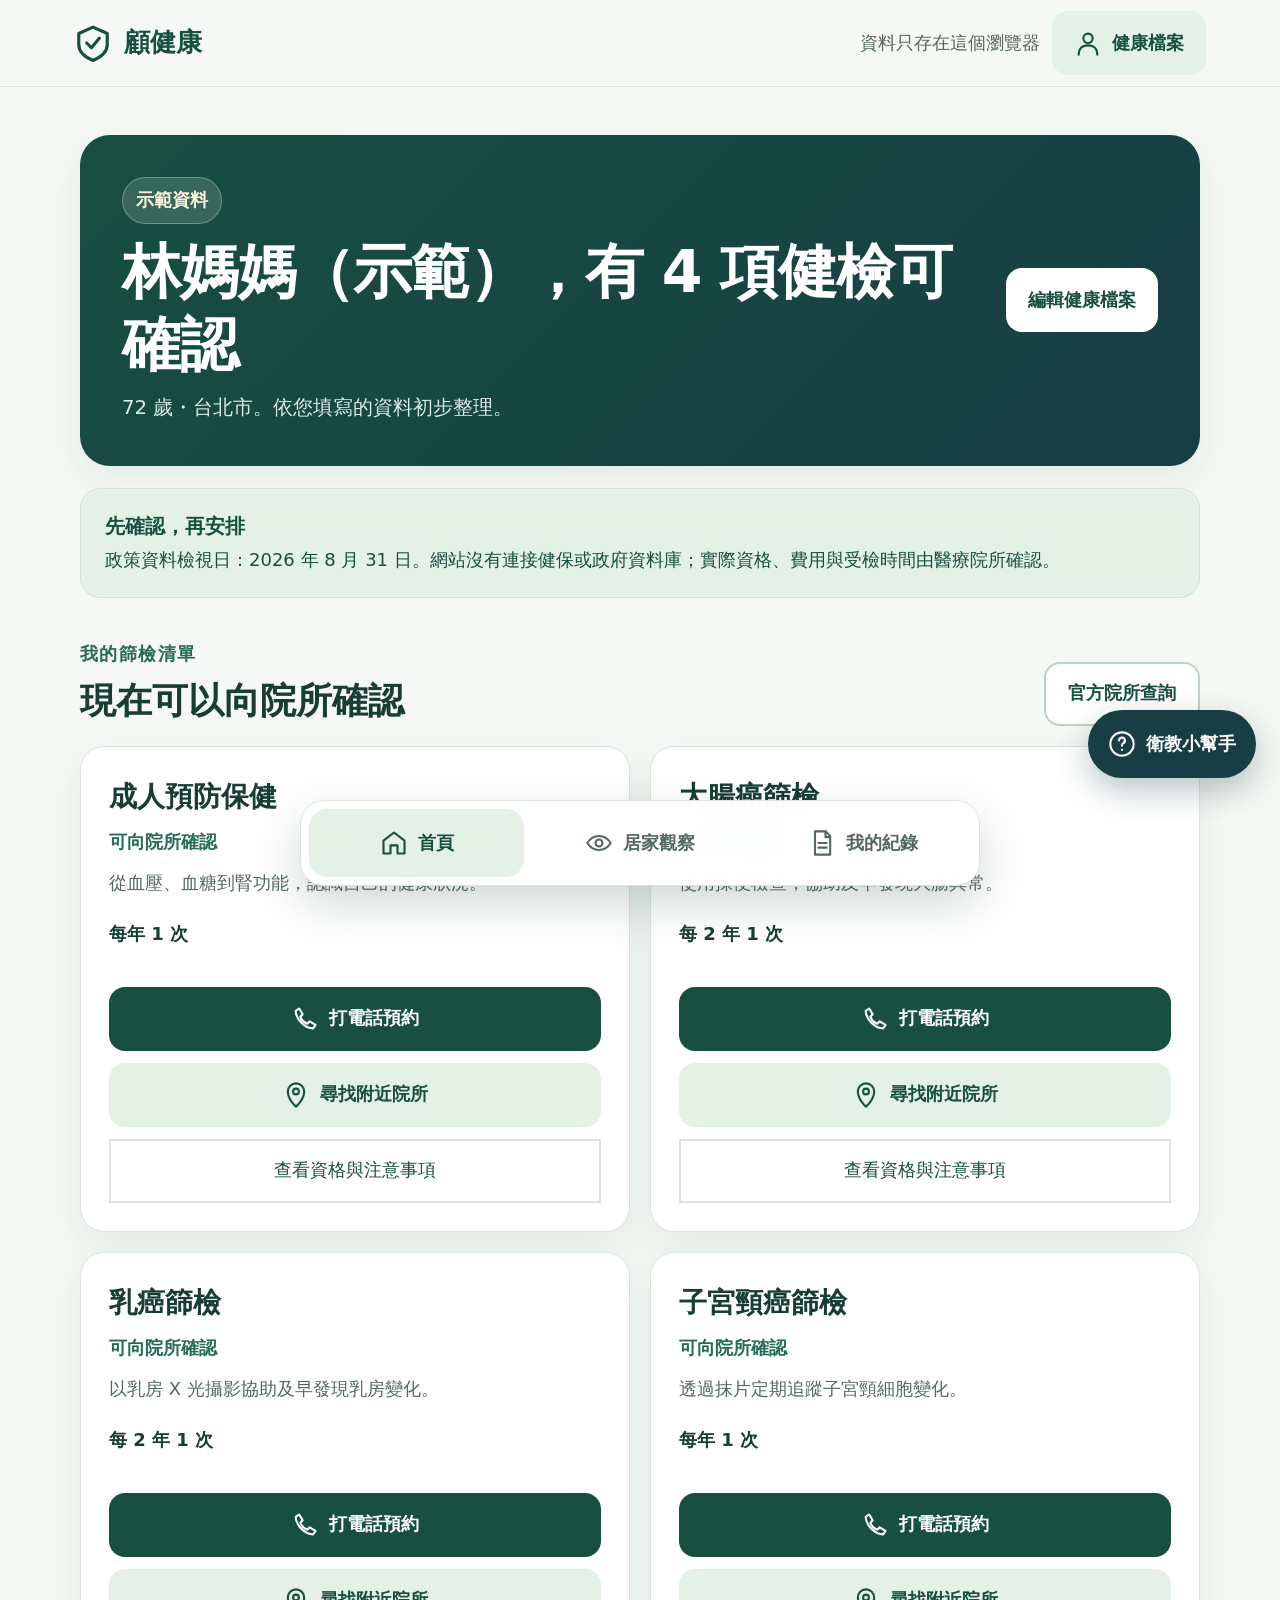
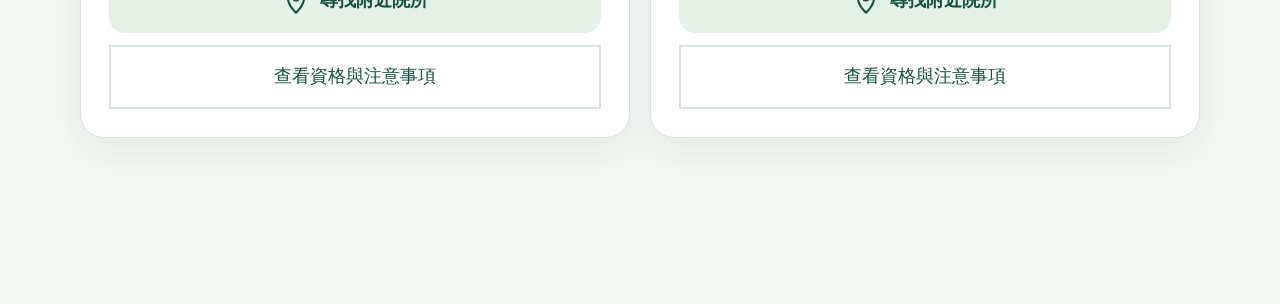
==== index.html @ a5d06532 "Publish Gu Health PWA" ====
<!doctype html>
<html lang="zh-Hant-TW">
<head>
  <meta charset="utf-8"><meta name="viewport" content="width=device-width,initial-scale=1,viewport-fit=cover">
  <meta name="theme-color" content="#174f40"><meta name="description" content="簡單清楚地整理預防篩檢、居家視覺觀察與健康紀錄。">
  <title>顧健康｜預防篩檢整合平台</title>
  <link rel="manifest" href="manifest.webmanifest?v=6"><link rel="icon" href="icon.svg" type="image/svg+xml"><link rel="stylesheet" href="styles.css?v=6"><script src="app.js?v=6" defer></script>
</head>
<body>
<a class="skip-link" href="#mainContent">跳到主要內容</a>
<svg class="symbols" aria-hidden="true">
  <symbol id="i-shield" viewBox="0 0 24 24"><path d="M12 2 21 6v7c0 5-4 8-9 10-5-2-9-5-9-10V6l9-4Z"/><path d="m8 12 3 3 5-6"/></symbol>
  <symbol id="i-home" viewBox="0 0 24 24"><path d="m3 10 9-7 9 7v11h-6v-7H9v7H3V10Z"/></symbol>
  <symbol id="i-eye" viewBox="0 0 24 24"><path d="M2 12c5-8 15-8 20 0-5 8-15 8-20 0Z"/><circle cx="12" cy="12" r="3"/></symbol>
  <symbol id="i-file" viewBox="0 0 24 24"><path d="M6 2h9l4 4v16H6V2Z"/><path d="M15 2v5h4M9 12h7M9 16h7"/></symbol>
  <symbol id="i-phone" viewBox="0 0 24 24"><path d="M7 3 4 5c0 7 8 15 15 15l2-3-5-3-2 2c-3-1-5-3-6-6l2-2-3-5Z"/></symbol>
  <symbol id="i-map" viewBox="0 0 24 24"><path d="M12 22s7-6 7-13a7 7 0 1 0-14 0c0 7 7 13 7 13Z"/><circle cx="12" cy="9" r="2.5"/></symbol>
  <symbol id="i-user" viewBox="0 0 24 24"><circle cx="12" cy="8" r="4"/><path d="M4 22c0-5 3-8 8-8s8 3 8 8"/></symbol>
  <symbol id="i-plus" viewBox="0 0 24 24"><path d="M12 4v16M4 12h16"/></symbol>
  <symbol id="i-help" viewBox="0 0 24 24"><circle cx="12" cy="12" r="10"/><path d="M9.5 9a2.5 2.5 0 1 1 3.5 2.3c-1 .5-1 1.2-1 2.2M12 17h.01"/></symbol>
  <symbol id="i-close" viewBox="0 0 24 24"><path d="m5 5 14 14M19 5 5 19"/></symbol>
  <symbol id="i-check" viewBox="0 0 24 24"><path d="m4 12 5 5L20 6"/></symbol>
  <symbol id="i-download" viewBox="0 0 24 24"><path d="M12 3v12m0 0 5-5m-5 5-5-5M4 21h16"/></symbol>
</svg>
<header class="site-header"><div class="header-inner">
  <a class="brand" href="#home" data-nav="home" aria-label="顧健康首頁"><svg class="icon"><use href="#i-shield"></use></svg><span>顧健康</span></a>
  <div class="header-actions"><span class="privacy-note">資料只存在這個瀏覽器</span><button class="icon-text-button" id="profileButton" type="button" aria-label="健康檔案"><svg class="icon"><use href="#i-user"></use></svg><span>健康檔案</span></button></div>
</div></header>
<main id="mainContent">
  <section class="view active" id="view-home" aria-labelledby="homeTitle"><div class="page-shell">
    <div class="hero"><div><span class="demo-badge" id="profileBadge">示範資料</span><h1 id="homeTitle">您好</h1><p id="homeSummary">正在整理可以確認的預防篩檢。</p></div><button class="secondary-button" id="switchProfileButton" type="button">編輯健康檔案</button></div>
    <aside class="notice"><strong>先確認，再安排</strong><p>政策資料檢視日：2026 年 8 月 31 日。網站沒有連接健保或政府資料庫；實際資格、費用與受檢時間由醫療院所確認。</p></aside>
    <div class="section-heading"><div><span class="eyebrow">我的篩檢清單</span><h2>現在可以向院所確認</h2></div><a class="official-link" href="https://escreening.hpa.gov.tw/Home" target="_blank" rel="noopener">官方院所查詢</a></div>
    <div class="screening-list" id="screeningList" aria-live="polite"></div>
    <div class="empty-state" id="screeningEmpty" hidden><svg class="icon"><use href="#i-check"></use></svg><h2>目前沒有待確認項目</h2><p>已登錄的檢查可到「我的紀錄」查看；仍可詢問醫師適合的預防照護。</p></div>
  </div></section>
  <section class="view" id="view-vision" aria-labelledby="visionTitle" hidden>
    <div class="page-shell" id="visionLanding"><span class="eyebrow">居家視覺觀察</span><h1 id="visionTitle">一次看一眼，記下視覺變化</h1><p class="lead">這不是視力檢查或醫療診斷。看得清楚，也不能排除眼睛疾病。</p>
      <div class="vision-intro"><div class="vision-art"><svg class="icon"><use href="#i-eye"></use></svg></div><div><h2>方格視覺自我觀察</h2><ol><li>戴上平常閱讀使用的眼鏡。</li><li>在光線充足處，手機保持舒適閱讀距離。</li><li>一次輕遮一眼，不要壓迫眼球。</li></ol><button class="primary-button" id="startVisionButton" type="button">我已了解，開始觀察</button></div></div>
      <aside class="alert"><strong>需要儘速就醫的情況</strong><p>若突然視力下降、直線變形、中心出現黑影或視野缺損，請儘速聯絡眼科。</p></aside>
    </div>
    <div class="vision-test" id="visionTest" hidden aria-live="polite"><button class="text-button vision-exit" id="exitVisionButton" type="button">結束觀察</button><div class="vision-test-inner">
      <div class="vision-grid-area" id="visionGridArea"><h1 id="visionInstruction">請遮住右眼，用左眼看中央黑點</h1><div class="amsler-grid" role="img" aria-label="均勻直線方格，中央有一個黑點"><span></span></div></div>
      <div class="vision-answer-area" id="visionAnswerArea"><button class="vision-answer clear" type="button" data-vision-answer="看得很清楚">看得很清楚</button><button class="vision-answer changed" type="button" data-vision-answer="線條歪歪的／看不清楚">線條歪歪的／看不清楚</button></div>
      <div class="vision-result" id="visionResult" hidden><span class="eyebrow">本次主觀觀察</span><h1>兩眼都完成了</h1><p id="visionResultText"></p><aside class="alert" id="visionResultAdvice"></aside><div class="button-stack"><button class="primary-button" id="saveVisionButton" type="button">儲存到我的紀錄</button><button class="secondary-button" id="discardVisionButton" type="button">不儲存，返回</button></div></div>
    </div></div>
  </section>
  <section class="view" id="view-records" aria-labelledby="recordsTitle" hidden><div class="page-shell">
    <div class="section-heading records-heading"><div><span class="eyebrow">保存在本機</span><h1 id="recordsTitle">我的紀錄</h1><p class="lead">自行登錄的檢查與觀察，不等同醫療院所正式報告。</p></div><div class="record-actions"><button class="secondary-button" id="exportButton" type="button"><svg class="icon"><use href="#i-download"></use></svg>匯出備份</button><button class="primary-button" id="addRecordButton" type="button"><svg class="icon"><use href="#i-plus"></use></svg>新增紀錄</button></div></div>
    <div class="record-list" id="recordList"></div><div class="empty-state" id="recordEmpty" hidden><svg class="icon"><use href="#i-file"></use></svg><h2>還沒有紀錄</h2><p>可以從一次檢查、一次血壓量測，或今天想記住的事開始。</p></div>
  </div></section>
</main>
<nav class="bottom-nav" aria-label="主要功能"><button class="nav-button active" type="button" data-nav="home" aria-current="page"><svg class="icon"><use href="#i-home"></use></svg><span>首頁</span></button><button class="nav-button" type="button" data-nav="vision"><svg class="icon"><use href="#i-eye"></use></svg><span>居家觀察</span></button><button class="nav-button" type="button" data-nav="records"><svg class="icon"><use href="#i-file"></use></svg><span>我的紀錄</span></button></nav>
<button class="guide-fab" id="guideButton" type="button" aria-label="衛教小幫手"><svg class="icon"><use href="#i-help"></use></svg><span>衛教小幫手</span></button>
<dialog class="dialog" id="screeningDialog"><form method="dialog"><button class="dialog-close" value="cancel" aria-label="關閉"><svg class="icon"><use href="#i-close"></use></svg></button></form><span class="eyebrow">篩檢說明</span><h2 id="screeningDialogTitle"></h2><p id="screeningDialogSummary"></p><dl class="detail-list"><div><dt>適用條件</dt><dd id="screeningDialogRule"></dd></div><div><dt>建議頻率</dt><dd id="screeningDialogFrequency"></dd></div><div><dt>目前紀錄</dt><dd id="screeningDialogStatus"></dd></div></dl><aside class="notice compact"><strong>請留意</strong><p id="screeningDialogPrep"></p></aside><div class="button-stack"><a class="primary-button link-button" id="screeningMapLink" target="_blank" rel="noopener"><svg class="icon"><use href="#i-map"></use></svg>尋找附近院所</a><a class="secondary-button link-button" id="screeningSourceLink" target="_blank" rel="noopener">查看官方政策</a></div></dialog>
<dialog class="dialog" id="profileDialog"><form id="profileForm"><button class="dialog-close" type="button" data-close-dialog="profileDialog" aria-label="關閉"><svg class="icon"><use href="#i-close"></use></svg></button><span class="eyebrow">只存在這個瀏覽器</span><h2>編輯健康檔案</h2><div class="form-grid"><label>姓名或暱稱<input name="name" maxlength="30" required autocomplete="off"></label><label>出生日期<input name="birth" type="date" required></label><label>篩檢比對使用的生理性別<select name="sex"><option>未提供</option><option>女</option><option>男</option></select></label><label>居住縣市<input name="city" maxlength="20" placeholder="例如：台北市"></label></div><fieldset><legend>與篩檢條件有關的背景（選填）</legend><label class="check-row"><input type="checkbox" name="indigenous">具原住民身分</label><label class="check-row"><input type="checkbox" name="polio">有小兒麻痺病史</label><label class="check-row"><input type="checkbox" name="familyColon">一等親有大腸癌病史</label><label class="check-row"><input type="checkbox" name="familyLung">一等親有肺癌病史</label><label class="check-row"><input type="checkbox" name="smokes">目前仍吸菸</label><label class="check-row"><input type="checkbox" name="betel">曾嚼檳榔</label><div class="form-grid compact-grid"><label>累積吸菸包年<input name="packYears" type="number" min="0" max="300" value="0"></label><label>戒菸年數<input name="quitYears" type="number" min="-1" max="100" value="-1"></label></div></fieldset><label class="check-row consent"><input type="checkbox" name="consent" required>這是我的資料，或我已取得本人同意</label><button class="primary-button full-button" type="submit">儲存健康檔案</button></form></dialog>
<dialog class="dialog" id="recordDialog"><form id="recordForm"><button class="dialog-close" type="button" data-close-dialog="recordDialog" aria-label="關閉"><svg class="icon"><use href="#i-close"></use></svg></button><span class="eyebrow">自行登錄</span><h2>新增健康紀錄</h2><label>紀錄類型<select name="kind" id="recordKind"><option value="note">日常照護筆記</option><option value="bp">血壓量測</option><option value="screening">已完成的檢查</option></select></label><label id="recordTitleField">標題<input name="title" maxlength="60" placeholder="例如：今天陪媽媽散步"></label><label id="recordPolicyField" hidden>檢查項目<select name="policy" id="recordPolicy"></select></label><div class="form-grid" id="recordBpFields" hidden><label>收縮壓<input name="systolic" type="number" min="30" max="300"></label><label>舒張壓<input name="diastolic" type="number" min="20" max="200"></label></div><label>日期<input name="date" type="date" required></label><label>備註<textarea name="note" maxlength="1000" rows="4" placeholder="想記下的事（選填）"></textarea></label><button class="primary-button full-button" type="submit">儲存這筆紀錄</button></form></dialog>
<dialog class="dialog guide-dialog" id="guideDialog"><form method="dialog"><button class="dialog-close" value="cancel" aria-label="關閉"><svg class="icon"><use href="#i-close"></use></svg></button></form><span class="eyebrow">不儲存、不上傳</span><h2>基本衛教小幫手</h2><p>輸入內容只在這個頁面暫時處理，不會寫入健康紀錄。只能提供基本衛教與建議科別，不能診斷。</p><label>想詢問什麼？<textarea id="guideQuestion" rows="4" maxlength="500" placeholder="例如：最近眼睛看東西有點模糊"></textarea></label><button class="primary-button full-button" id="askGuideButton" type="button">查看基本衛教</button><div class="guide-answer" id="guideAnswer" hidden aria-live="polite"></div></dialog>
<div class="toast" id="toast" role="status" aria-live="polite"></div>
</body></html>
---- styles.css ----
:root {
  --green:#174f40;--green-2:#256b57;--navy:#173d45;--ink:#173d34;--muted:#53685f;
  --bg:#f5f8f4;--white:#fff;--mint:#e3f1e7;--line:#d9e5dc;--orange:#a8490c;
  --peach:#fff0e3;--shadow:0 14px 36px rgba(23,79,64,.08);--radius:24px;
}
*{box-sizing:border-box}
html{font-size:18px;scroll-behavior:smooth}
body{margin:0;color:var(--ink);background:var(--bg);font-family:"Noto Sans TC","Microsoft JhengHei",system-ui,sans-serif;line-height:1.6;padding-bottom:108px}
button,input,select,textarea{font:inherit}
button,a,input,select,textarea{min-height:64px}
button{border:0;cursor:pointer}
a{color:inherit}
.icon{width:28px;height:28px;fill:none;stroke:currentColor;stroke-width:1.8;stroke-linecap:round;stroke-linejoin:round}
.symbols{position:absolute;width:0;height:0;overflow:hidden}
[hidden]{display:none!important}
.skip-link{position:fixed;z-index:100;top:8px;left:8px;padding:14px 18px;color:#fff;background:var(--navy);transform:translateY(-150%);border-radius:12px}
.skip-link:focus{transform:none}
:focus-visible{outline:4px solid #ef9b50;outline-offset:3px}
.site-header{position:sticky;z-index:20;top:0;background:rgba(245,248,244,.96);border-bottom:1px solid var(--line);backdrop-filter:blur(14px)}
.header-inner{max-width:1180px;min-height:86px;margin:auto;padding:10px 24px;display:flex;align-items:center;justify-content:space-between;gap:18px}
.brand{min-height:64px;display:flex;align-items:center;gap:12px;text-decoration:none;color:var(--green);font-size:1.45rem;font-weight:900}
.brand .icon{width:38px;height:38px;stroke-width:2}
.header-actions{display:flex;align-items:center;gap:12px}
.privacy-note{color:var(--muted);font-size:1rem}
.icon-text-button,.primary-button,.secondary-button,.text-button,.official-link,.link-button{min-height:64px;padding:14px 22px;display:inline-flex;align-items:center;justify-content:center;gap:10px;border-radius:16px;font-weight:800;text-decoration:none}
.icon-text-button,.secondary-button{color:var(--green);background:var(--mint)}
.primary-button{color:#fff;background:var(--green)}
.primary-button:hover{background:#0f4033}
.secondary-button:hover,.icon-text-button:hover{background:#d4eadb}
.text-button{color:var(--green);background:transparent}
.official-link{color:var(--green);border:2px solid #b8d5c3;background:#fff}
main{min-height:calc(100vh - 86px)}
.page-shell{width:min(1120px,calc(100% - 40px));margin:0 auto;padding:48px 0 58px}
h1,h2,h3,p{margin-top:0}
h1{margin-bottom:12px;font-size:clamp(2rem,5vw,3.25rem);line-height:1.25;letter-spacing:-.02em}
h2{font-size:clamp(1.45rem,3vw,2rem);line-height:1.35}
.lead{max-width:760px;color:var(--muted);font-size:1.1rem}
.eyebrow{display:block;margin-bottom:8px;color:var(--green-2);font-size:1rem;font-weight:900;letter-spacing:.08em}
.hero{min-height:270px;padding:42px;display:flex;align-items:center;justify-content:space-between;gap:32px;color:#fff;border-radius:30px;background:linear-gradient(135deg,var(--green),var(--navy));box-shadow:var(--shadow)}
.hero h1{margin:12px 0 10px;color:#fff}
.hero p{max-width:680px;margin:0;color:#dcece4;font-size:1.1rem}
.hero .secondary-button{flex:0 0 auto;background:#fff}
.demo-badge{display:inline-flex;padding:8px 13px;color:#fff3dc;background:rgba(255,255,255,.14);border:1px solid rgba(255,255,255,.3);border-radius:999px;font-weight:800}
.notice,.alert{margin:22px 0;padding:22px 24px;border-radius:20px}
.notice{color:var(--green);background:var(--mint);border:1px solid #cee4d5}
.alert{color:#713205;background:var(--peach);border:2px solid #f2c79e}
.notice strong,.alert strong{display:block;font-size:1.1rem}
.notice p,.alert p{margin:4px 0 0;color:inherit}
.notice.compact{margin:18px 0}
.section-heading{margin:42px 0 20px;display:flex;align-items:end;justify-content:space-between;gap:20px}
.section-heading h1,.section-heading h2{margin:0}
.screening-list{display:grid;grid-template-columns:repeat(2,minmax(0,1fr));gap:20px}
.screening-card{padding:28px;display:flex;flex-direction:column;background:#fff;border:1px solid var(--line);border-radius:var(--radius);box-shadow:var(--shadow)}
.screening-card h3{margin:0;font-size:1.55rem}
.screening-card .status{margin:9px 0 0;color:var(--green-2);font-weight:800}
.screening-card .summary{margin:12px 0;color:var(--muted)}
.screening-card .frequency{margin-top:auto;padding-top:10px;font-weight:800}
.card-actions{display:grid;grid-template-columns:1fr;gap:12px;margin-top:20px}
.card-actions a,.card-actions button{width:100%}
.phone-link{color:#fff;background:var(--green)}
.map-link{color:var(--green);background:var(--mint)}
.detail-link{color:var(--green);background:#fff;border:2px solid var(--line)}
.empty-state{padding:50px 24px;text-align:center;background:#fff;border:2px dashed #cddfd3;border-radius:var(--radius)}
.empty-state .icon{width:52px;height:52px;color:var(--green)}
.empty-state h2{margin:14px 0 8px}
.empty-state p{color:var(--muted)}
.vision-intro{margin:28px 0;display:grid;grid-template-columns:240px 1fr;gap:34px;padding:32px;background:#fff;border:1px solid var(--line);border-radius:var(--radius);box-shadow:var(--shadow)}
.vision-art{min-height:260px;display:grid;place-items:center;color:var(--green);background:var(--mint);border-radius:20px}
.vision-art .icon{width:110px;height:110px}
.vision-intro ol{padding-left:1.4em;margin:0 0 22px}
.vision-intro li{margin:10px 0}
.vision-test{position:fixed;z-index:50;inset:0;overflow:auto;background:var(--bg)}
.vision-exit{position:fixed;z-index:2;top:14px;right:18px}
.vision-test-inner{min-height:100%;padding:38px 4vw;display:grid;grid-template-columns:minmax(320px,1fr) minmax(320px,.85fr);gap:3vw;align-items:stretch}
.vision-grid-area{min-height:620px;display:flex;flex-direction:column;align-items:center;justify-content:center}
.vision-grid-area h1{text-align:center;font-size:clamp(1.55rem,3vw,2.4rem)}
.amsler-grid{position:relative;width:min(68vh,75vw,620px);aspect-ratio:1;background-color:#fff;background-image:linear-gradient(#202020 1px,transparent 1px),linear-gradient(90deg,#202020 1px,transparent 1px);background-size:5% 5%;border:2px solid #202020}
.amsler-grid span{position:absolute;left:50%;top:50%;width:14px;height:14px;transform:translate(-50%,-50%);background:#000;border-radius:50%}
.vision-answer-area{display:grid;grid-template-rows:1fr 1fr;gap:20px;align-self:stretch;padding:70px 0}
.vision-answer{min-height:180px;padding:30px;color:#fff;border-radius:28px;font-size:clamp(1.4rem,3vw,2.25rem);font-weight:900}
.vision-answer.clear{background:var(--green)}
.vision-answer.changed{background:var(--orange)}
.vision-result{max-width:660px;align-self:center;padding:38px;background:#fff;border:1px solid var(--line);border-radius:var(--radius);box-shadow:var(--shadow)}
.vision-result>p{font-size:1.2rem;white-space:pre-line}
.button-stack{display:grid;gap:12px}
.record-actions{display:flex;gap:12px}
.record-list{display:grid;gap:16px}
.record-date{margin:26px 0 8px;color:var(--muted);font-weight:900}
.record-card{padding:24px;background:#fff;border:1px solid var(--line);border-radius:20px}
.record-card h3{margin:0;font-size:1.35rem}
.record-card p{margin:9px 0 0;color:var(--muted);white-space:pre-line}
.record-flag{display:inline-flex;margin-top:12px;padding:7px 11px;color:var(--orange);background:var(--peach);border-radius:10px;font-weight:800}
.bottom-nav{position:fixed;z-index:30;left:50%;bottom:14px;width:min(680px,calc(100% - 28px));min-height:86px;padding:8px;display:grid;grid-template-columns:repeat(3,1fr);gap:8px;transform:translateX(-50%);background:rgba(255,255,255,.96);border:1px solid var(--line);border-radius:24px;box-shadow:0 18px 45px rgba(23,61,52,.2);backdrop-filter:blur(14px)}
.nav-button{min-height:68px;display:flex;align-items:center;justify-content:center;gap:10px;color:var(--muted);background:transparent;border-radius:18px;font-weight:900}
.nav-button.active{color:var(--green);background:var(--mint)}
.guide-fab{position:fixed;z-index:25;right:24px;bottom:122px;min-height:68px;padding:14px 20px;display:flex;align-items:center;gap:10px;color:#fff;background:var(--navy);border-radius:999px;box-shadow:0 12px 32px rgba(23,61,69,.3);font-weight:900}
.dialog{width:min(700px,calc(100% - 28px));max-height:calc(100vh - 30px);padding:32px;border:0;border-radius:26px;color:var(--ink);background:#fff;box-shadow:0 30px 90px rgba(10,40,33,.3)}
.dialog::backdrop{background:rgba(13,41,34,.55);backdrop-filter:blur(3px)}
.dialog h2{padding-right:54px;margin:4px 0 8px}
.dialog>p{color:var(--muted)}
.dialog-close{position:absolute;top:16px;right:16px;width:64px;padding:0;display:grid;place-items:center;color:var(--green);background:var(--mint);border-radius:18px}
.detail-list{display:grid;gap:1px;margin:20px 0;overflow:hidden;background:var(--line);border:1px solid var(--line);border-radius:16px}
.detail-list div{padding:16px;background:#fbfdfb}
.detail-list dt{color:var(--muted);font-weight:700}
.detail-list dd{margin:5px 0 0;font-weight:800}
label{display:grid;gap:7px;margin:15px 0;color:var(--ink);font-weight:800}
input,select,textarea{width:100%;padding:13px 15px;color:var(--ink);background:#fff;border:2px solid #bfd2c5;border-radius:14px}
textarea{resize:vertical}
.form-grid{display:grid;grid-template-columns:1fr 1fr;gap:0 16px}
fieldset{margin:18px 0;padding:16px;border:2px solid var(--line);border-radius:16px}
legend{padding:0 8px;font-size:1.05rem;font-weight:900}
.check-row{min-height:64px;display:flex;align-items:center;gap:12px;margin:2px 0}
.check-row input{width:28px;min-height:28px;height:28px;accent-color:var(--green)}
.consent{margin:16px 0}
.full-button{width:100%}
.guide-answer{margin-top:18px;padding:20px;white-space:pre-line;background:var(--mint);border-radius:16px;font-weight:800}
.toast{position:fixed;z-index:80;left:50%;bottom:122px;min-width:min(430px,calc(100% - 32px));padding:17px 20px;transform:translate(-50%,30px);color:#fff;background:var(--navy);border-radius:16px;box-shadow:var(--shadow);opacity:0;pointer-events:none;transition:.2s}
.toast.show{opacity:1;transform:translate(-50%,0)}
@media(max-width:780px){
  .privacy-note{display:none}.header-inner{padding:8px 16px}.icon-text-button span{display:none}.icon-text-button{width:64px;padding:0}
  .page-shell{width:min(100% - 28px,1120px);padding-top:28px}.hero{min-height:auto;padding:28px;align-items:flex-start;flex-direction:column}.hero .secondary-button{width:100%}
  .screening-list{grid-template-columns:1fr}.section-heading,.records-heading{align-items:flex-start;flex-direction:column}.official-link{width:100%}
  .vision-intro{grid-template-columns:1fr;padding:22px}.vision-art{min-height:180px}.vision-art .icon{width:80px;height:80px}
  .vision-test-inner{padding:78px 16px 20px;display:flex;flex-direction:column}.vision-grid-area{min-height:auto}.amsler-grid{width:min(88vw,55vh)}
  .vision-answer-area{min-height:360px;padding:10px 0;grid-template-rows:1fr 1fr}.vision-answer{min-height:150px}
  .record-actions{width:100%;display:grid;grid-template-columns:1fr}.form-grid{grid-template-columns:1fr}
  .dialog{padding:28px 20px}.guide-fab{right:16px;bottom:112px;width:68px;padding:0;justify-content:center}.guide-fab span{display:none}
  .nav-button{flex-direction:column;gap:2px;font-size:1rem}.nav-button .icon{width:26px;height:26px}
}
@media(max-width:420px){.page-shell{width:calc(100% - 22px)}.hero{padding:23px}.screening-card{padding:22px}.bottom-nav{width:calc(100% - 16px);bottom:8px}.dialog{width:calc(100% - 16px)}}
@media(prefers-reduced-motion:reduce){*{scroll-behavior:auto!important;transition:none!important}}
@media print{.site-header,.bottom-nav,.guide-fab,.record-actions{display:none!important}body{padding:0}.page-shell{width:100%;padding:0}}
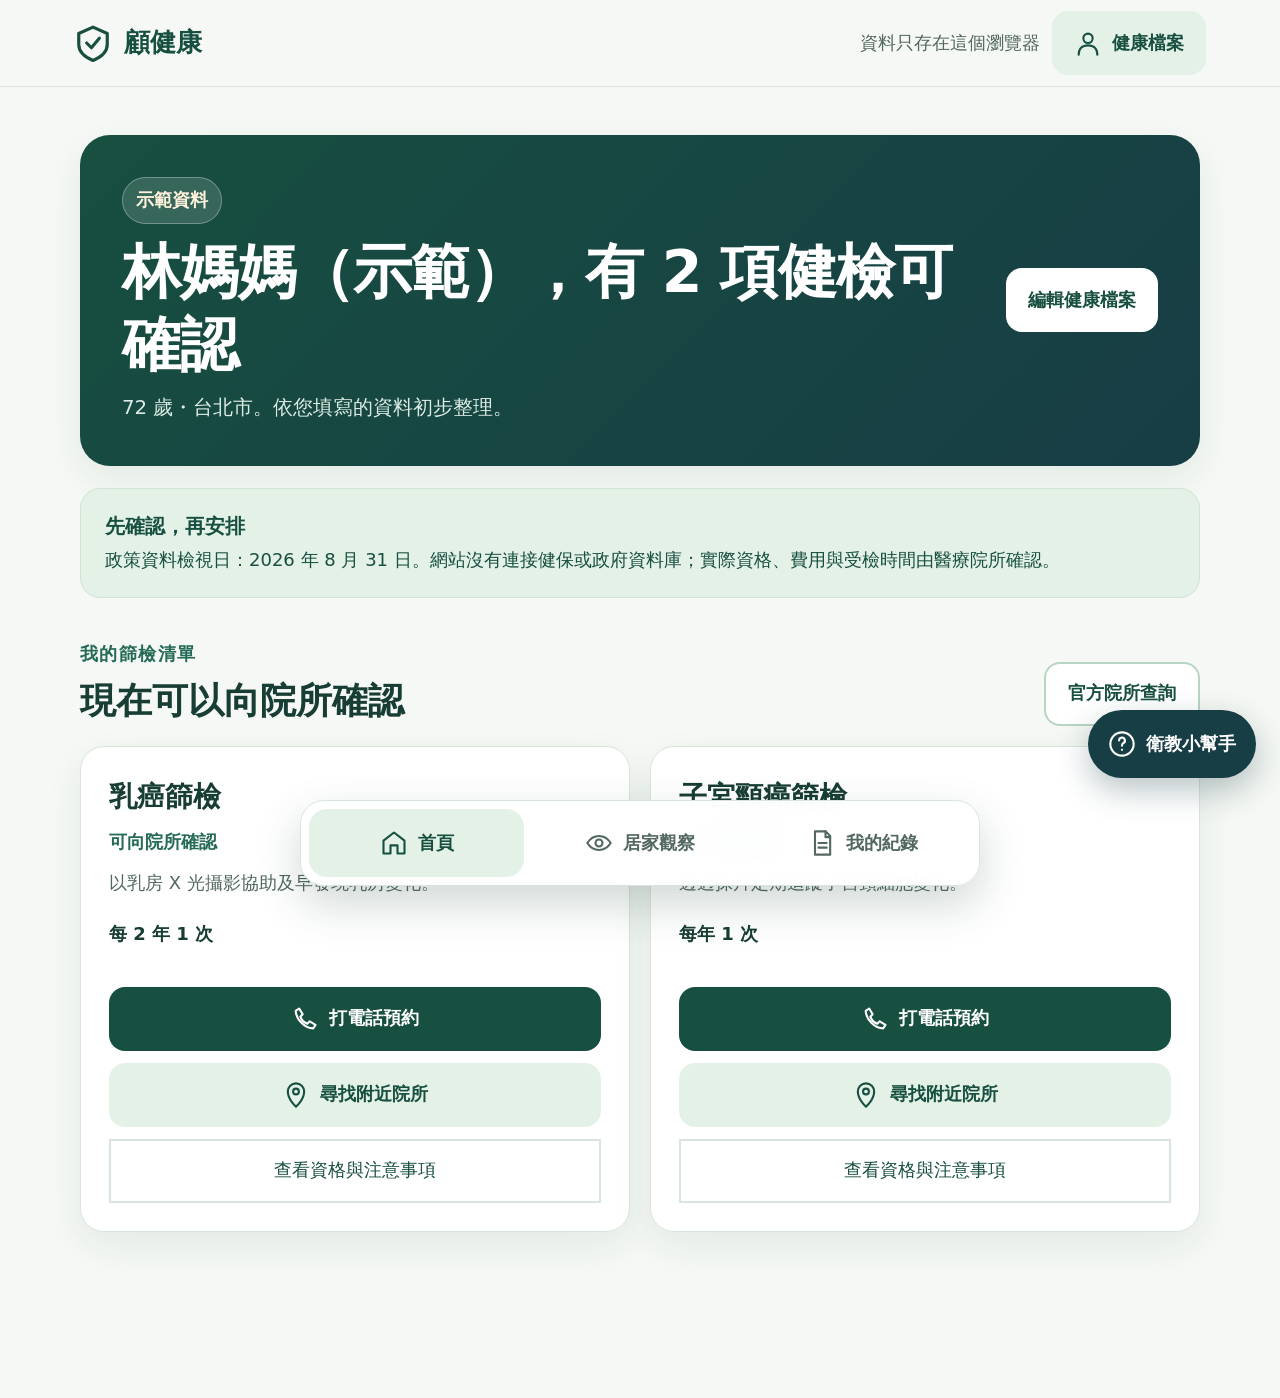
==== commit a09ea266: "Add screening progress tracker" ====
--- a/index.html
+++ b/index.html
@@ -4,7 +4,7 @@
   <meta charset="utf-8"><meta name="viewport" content="width=device-width,initial-scale=1,viewport-fit=cover">
   <meta name="theme-color" content="#174f40"><meta name="description" content="簡單清楚地整理預防篩檢、居家視覺觀察與健康紀錄。">
   <title>顧健康｜預防篩檢整合平台</title>
-  <link rel="manifest" href="manifest.webmanifest?v=6"><link rel="icon" href="icon.svg" type="image/svg+xml"><link rel="stylesheet" href="styles.css?v=6"><script src="app.js?v=6" defer></script>
+  <link rel="manifest" href="manifest.webmanifest?v=7"><link rel="icon" href="icon.svg" type="image/svg+xml"><link rel="stylesheet" href="styles.css?v=7"><script src="app.js?v=7" defer></script>
 </head>
 <body>
 <a class="skip-link" href="#mainContent">跳到主要內容</a>
@@ -46,7 +46,15 @@
     </div></div>
   </section>
   <section class="view" id="view-records" aria-labelledby="recordsTitle" hidden><div class="page-shell">
-    <div class="section-heading records-heading"><div><span class="eyebrow">保存在本機</span><h1 id="recordsTitle">我的紀錄</h1><p class="lead">自行登錄的檢查與觀察，不等同醫療院所正式報告。</p></div><div class="record-actions"><button class="secondary-button" id="exportButton" type="button"><svg class="icon"><use href="#i-download"></use></svg>匯出備份</button><button class="primary-button" id="addRecordButton" type="button"><svg class="icon"><use href="#i-plus"></use></svg>新增紀錄</button></div></div>
+    <div class="section-heading records-heading"><div><span class="eyebrow">保存在本機</span><h1 id="recordsTitle">我的健檢與紀錄</h1><p class="lead">一眼看懂已登錄與待確認的健檢，也能回顧每一次健康紀錄。</p></div><div class="record-actions"><button class="secondary-button" id="exportButton" type="button"><svg class="icon"><use href="#i-download"></use></svg>匯出備份</button><button class="primary-button" id="addRecordButton" type="button"><svg class="icon"><use href="#i-plus"></use></svg>新增紀錄</button></div></div>
+    <section class="screening-progress" aria-labelledby="screeningProgressTitle">
+      <div class="progress-heading"><div><span class="eyebrow">健檢進度</span><h2 id="screeningProgressTitle">目前健檢任務</h2></div><strong class="progress-count" id="screeningProgressCount">正在整理</strong></div>
+      <div class="progress-track" id="screeningProgressTrack" role="progressbar" aria-label="健檢完成進度" aria-valuemin="0" aria-valuemax="0" aria-valuenow="0"><span id="screeningProgressFill"></span></div>
+      <p class="progress-summary" id="screeningProgressSummary">依健康檔案與本機紀錄整理。</p>
+      <div class="screening-task-list" id="screeningTaskList" aria-live="polite"></div>
+      <p class="progress-note">這是依固定政策與您自行登錄資料做的初步整理，並非政府或健保資格查詢。實際資格與受檢時間請向醫療院所確認。</p>
+    </section>
+    <div class="record-history-heading"><span class="eyebrow">完整紀錄</span><h2>歷次健康紀錄</h2><p>包含健檢、血壓、居家觀察與日常照護筆記。</p></div>
     <div class="record-list" id="recordList"></div><div class="empty-state" id="recordEmpty" hidden><svg class="icon"><use href="#i-file"></use></svg><h2>還沒有紀錄</h2><p>可以從一次檢查、一次血壓量測，或今天想記住的事開始。</p></div>
   </div></section>
 </main>
--- a/styles.css
+++ b/styles.css
@@ -84,6 +84,23 @@
 .vision-result>p{font-size:1.2rem;white-space:pre-line}
 .button-stack{display:grid;gap:12px}
 .record-actions{display:flex;gap:12px}
+.screening-progress{padding:30px;background:#fff;border:1px solid var(--line);border-radius:var(--radius);box-shadow:var(--shadow)}
+.progress-heading{display:flex;align-items:end;justify-content:space-between;gap:20px}
+.progress-heading h2{margin:0}.progress-count{color:var(--green);font-size:1.15rem}
+.progress-track{height:20px;margin:24px 0 12px;overflow:hidden;background:#e2e9e4;border-radius:999px}
+.progress-track span{display:block;width:0;height:100%;background:linear-gradient(90deg,var(--green-2),var(--green));border-radius:inherit;transition:width .35s ease}
+.progress-summary{margin:0 0 22px;color:var(--muted);font-weight:800}
+.screening-task-list{display:grid;gap:14px}
+.screening-task{display:grid;grid-template-columns:64px minmax(0,1fr) minmax(220px,auto);align-items:center;gap:18px;padding:20px;border:2px solid var(--line);border-radius:20px}
+.screening-task.pending{border-color:#efc49f;background:#fffaf5}.screening-task.complete{background:#f7fbf8}
+.task-marker{width:64px;height:64px;display:grid;place-items:center;color:var(--green);background:var(--mint);border-radius:18px}
+.screening-task.pending .task-marker{color:var(--orange);background:var(--peach)}
+.task-marker .icon{width:34px;height:34px}.task-copy h3{margin:0;font-size:1.35rem}.task-copy p{margin:6px 0 0;color:var(--muted)}
+.task-controls{display:grid;grid-template-columns:1fr 1fr;gap:10px;min-width:260px}.task-status{grid-column:1/-1;display:inline-flex;align-items:center;min-height:42px;color:var(--green);font-weight:900}
+.screening-task.pending .task-status{color:var(--orange)}.task-button{width:100%;padding:12px 16px}
+.progress-note{margin:22px 0 0;padding-top:18px;color:var(--muted);border-top:1px solid var(--line)}
+.progress-empty{padding:28px;color:var(--muted);text-align:center;background:var(--bg);border-radius:18px}
+.record-history-heading{margin:42px 0 18px}.record-history-heading h2{margin:0}.record-history-heading p{margin:6px 0 0;color:var(--muted)}
 .record-list{display:grid;gap:16px}
 .record-date{margin:26px 0 8px;color:var(--muted);font-weight:900}
 .record-card{padding:24px;background:#fff;border:1px solid var(--line);border-radius:20px}
@@ -124,10 +141,11 @@
   .vision-test-inner{padding:78px 16px 20px;display:flex;flex-direction:column}.vision-grid-area{min-height:auto}.amsler-grid{width:min(88vw,55vh)}
   .vision-answer-area{min-height:360px;padding:10px 0;grid-template-rows:1fr 1fr}.vision-answer{min-height:150px}
   .record-actions{width:100%;display:grid;grid-template-columns:1fr}.form-grid{grid-template-columns:1fr}
+  .screening-progress{padding:22px}.progress-heading{align-items:flex-start;flex-direction:column;gap:8px}.screening-task{grid-template-columns:64px minmax(0,1fr)}.task-controls{grid-column:1/-1;min-width:0}
   .dialog{padding:28px 20px}.guide-fab{right:16px;bottom:112px;width:68px;padding:0;justify-content:center}.guide-fab span{display:none}
   .nav-button{flex-direction:column;gap:2px;font-size:1rem}.nav-button .icon{width:26px;height:26px}
 }
-@media(max-width:420px){.page-shell{width:calc(100% - 22px)}.hero{padding:23px}.screening-card{padding:22px}.bottom-nav{width:calc(100% - 16px);bottom:8px}.dialog{width:calc(100% - 16px)}}
+@media(max-width:420px){.page-shell{width:calc(100% - 22px)}.hero{padding:23px}.screening-card{padding:22px}.bottom-nav{width:calc(100% - 16px);bottom:8px}.dialog{width:calc(100% - 16px)}.screening-task{grid-template-columns:1fr}.task-marker{width:56px;height:56px}.task-controls{grid-column:1}.task-controls{grid-template-columns:1fr}.task-status{grid-column:1}}
 @media(prefers-reduced-motion:reduce){*{scroll-behavior:auto!important;transition:none!important}}
 @media print{.site-header,.bottom-nav,.guide-fab,.record-actions{display:none!important}body{padding:0}.page-shell{width:100%;padding:0}}
 
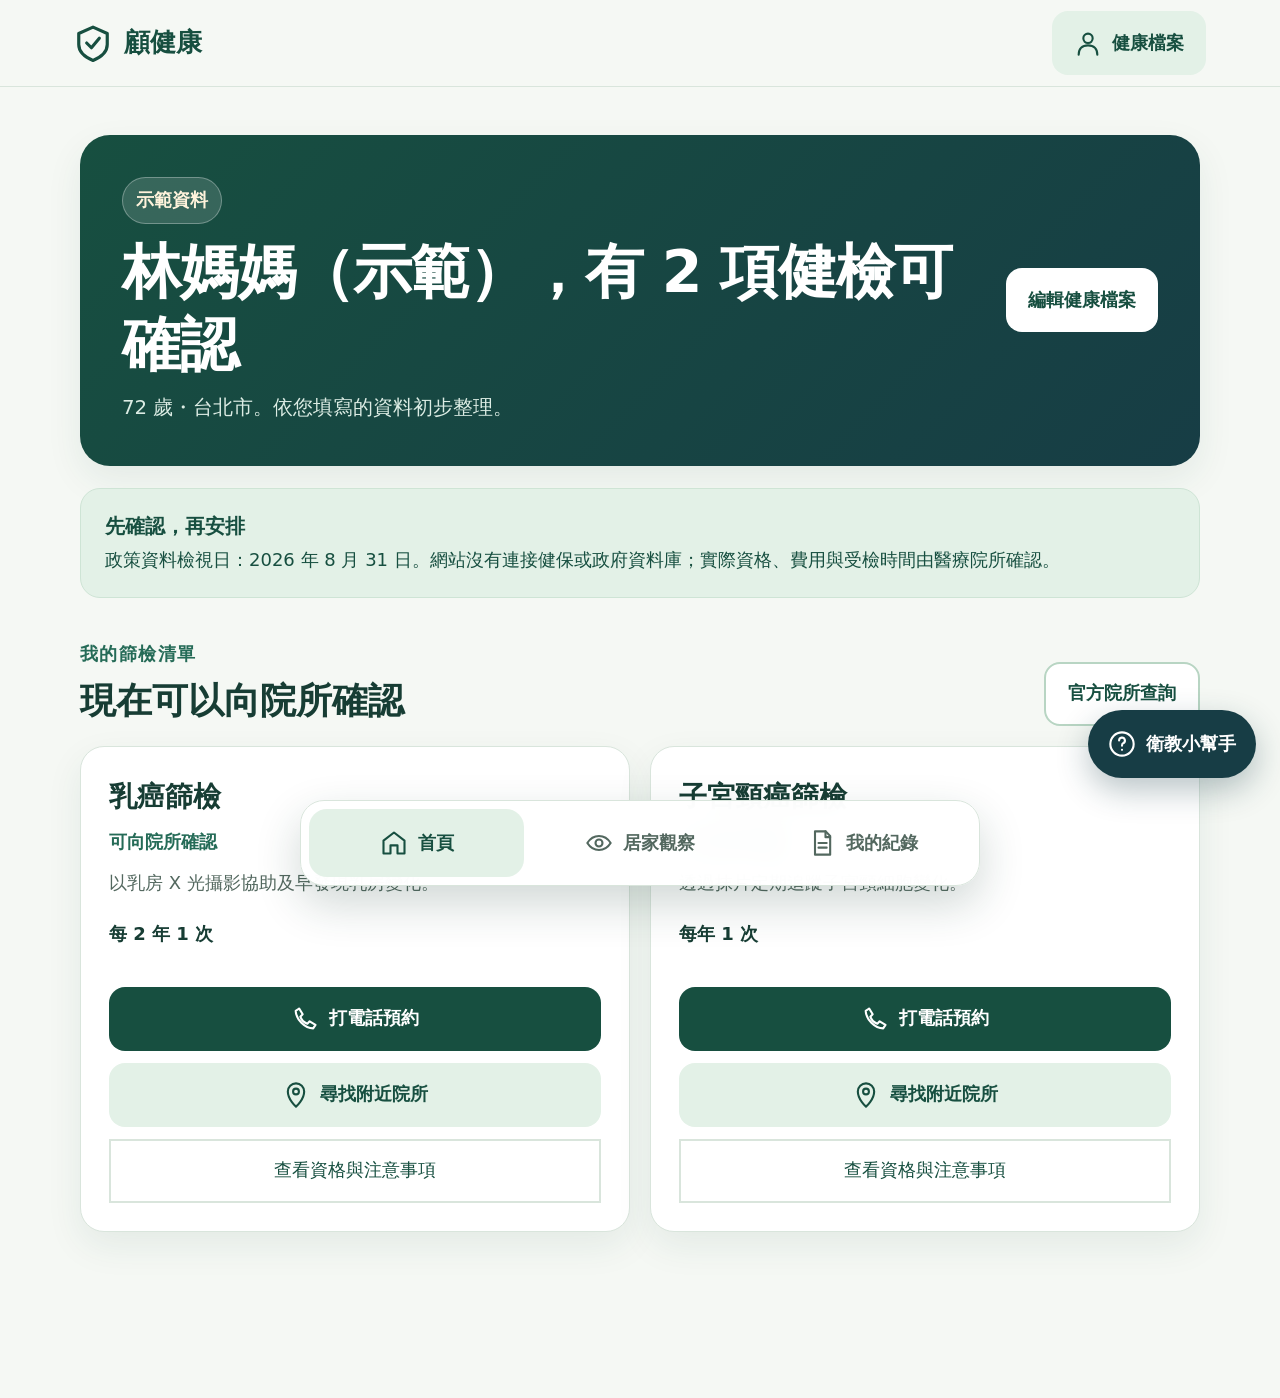
==== commit a8503fe3: "Remove browser-only header note" ====
--- a/index.html
+++ b/index.html
@@ -4,7 +4,7 @@
   <meta charset="utf-8"><meta name="viewport" content="width=device-width,initial-scale=1,viewport-fit=cover">
   <meta name="theme-color" content="#174f40"><meta name="description" content="簡單清楚地整理預防篩檢、居家視覺觀察與健康紀錄。">
   <title>顧健康｜預防篩檢整合平台</title>
-  <link rel="manifest" href="manifest.webmanifest?v=7"><link rel="icon" href="icon.svg" type="image/svg+xml"><link rel="stylesheet" href="styles.css?v=7"><script src="app.js?v=7" defer></script>
+  <link rel="manifest" href="manifest.webmanifest?v=8"><link rel="icon" href="icon.svg" type="image/svg+xml"><link rel="stylesheet" href="styles.css?v=8"><script src="app.js?v=8" defer></script>
 </head>
 <body>
 <a class="skip-link" href="#mainContent">跳到主要內容</a>
@@ -24,7 +24,7 @@
 </svg>
 <header class="site-header"><div class="header-inner">
   <a class="brand" href="#home" data-nav="home" aria-label="顧健康首頁"><svg class="icon"><use href="#i-shield"></use></svg><span>顧健康</span></a>
-  <div class="header-actions"><span class="privacy-note">資料只存在這個瀏覽器</span><button class="icon-text-button" id="profileButton" type="button" aria-label="健康檔案"><svg class="icon"><use href="#i-user"></use></svg><span>健康檔案</span></button></div>
+  <div class="header-actions"><button class="icon-text-button" id="profileButton" type="button" aria-label="健康檔案"><svg class="icon"><use href="#i-user"></use></svg><span>健康檔案</span></button></div>
 </div></header>
 <main id="mainContent">
   <section class="view active" id="view-home" aria-labelledby="homeTitle"><div class="page-shell">
